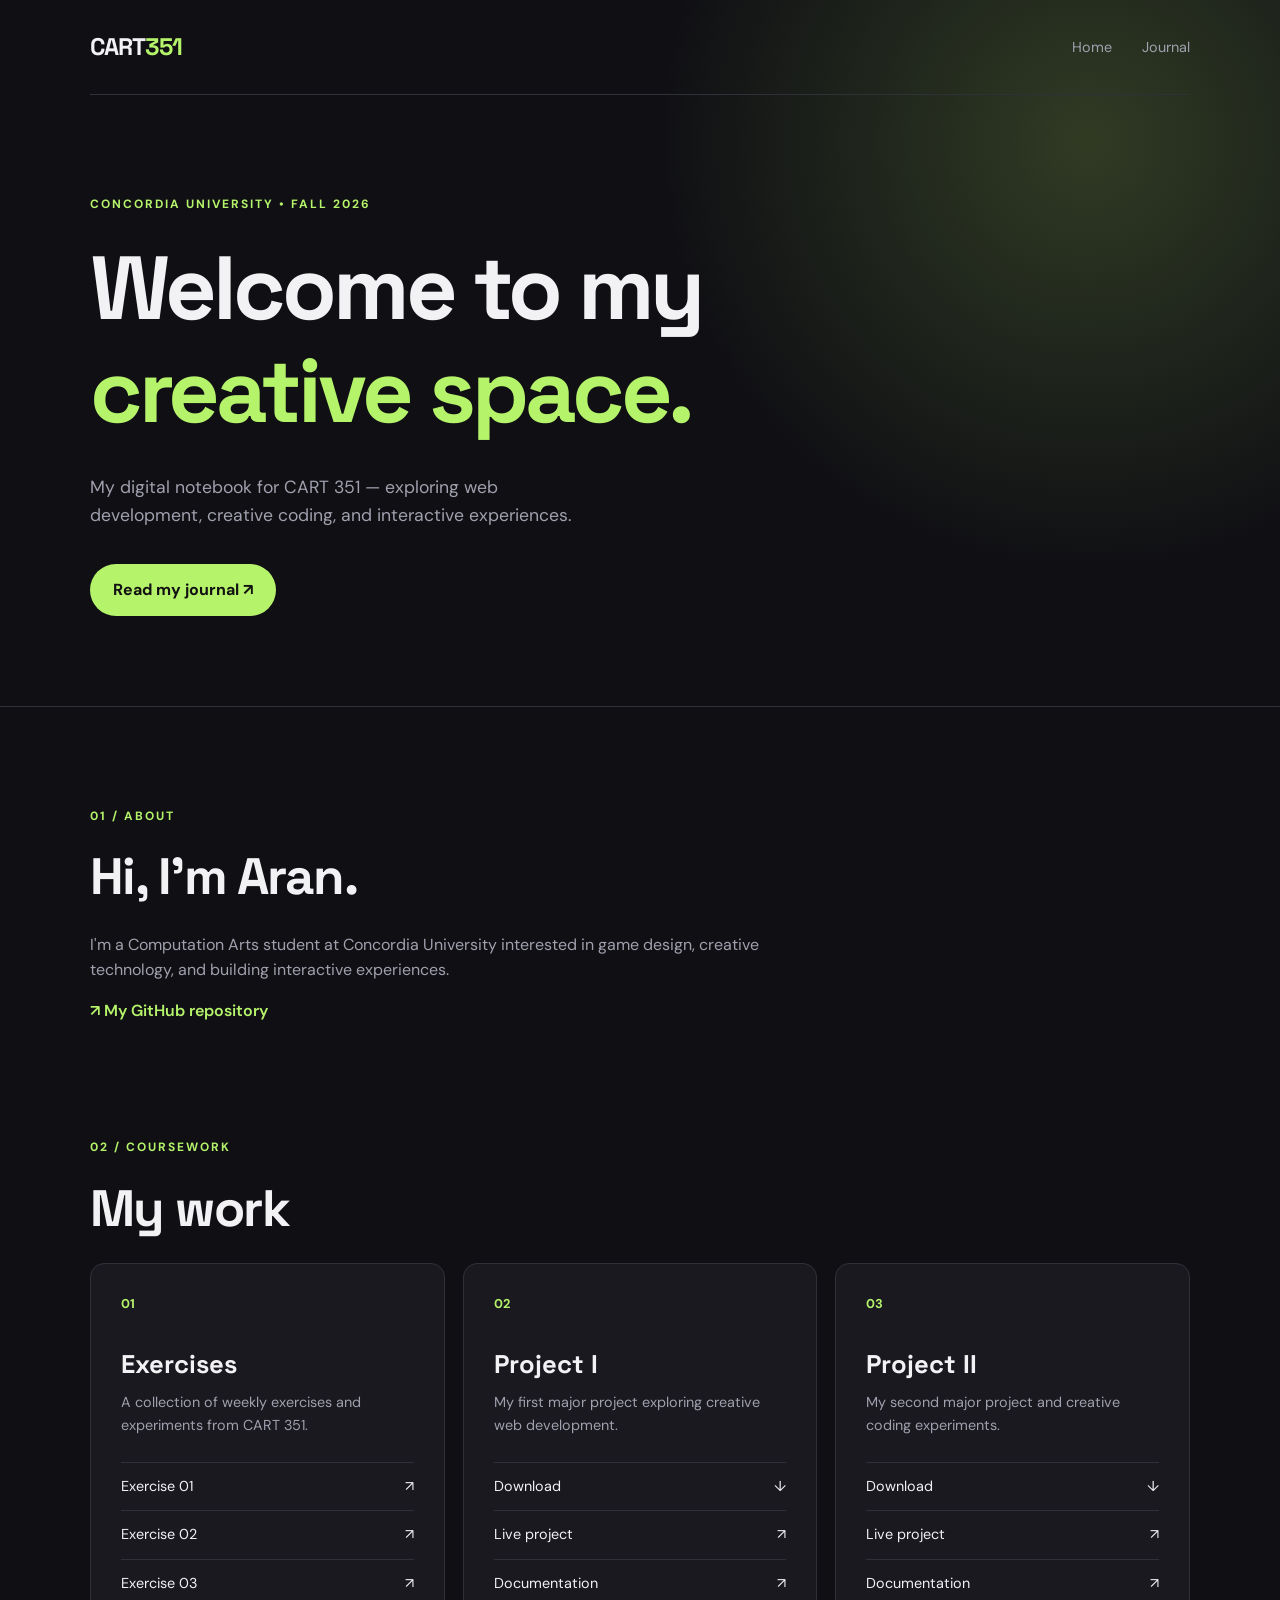
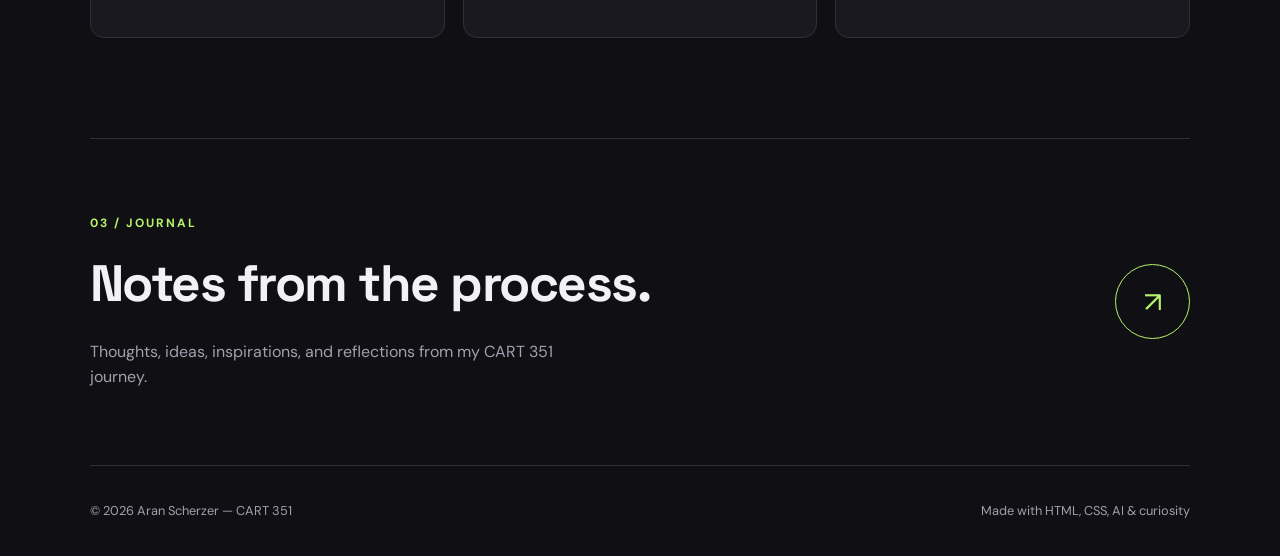
==== index.html @ ce7f404a "Update index.html" ====
<!DOCTYPE html>
<html lang="en">
<head>
  <meta charset="utf-8">
  <meta name="viewport" content="width=device-width, initial-scale=1.0">
  <title>Aran Scherzer | CART 351</title>
  <link rel="stylesheet" type="text/css" href="css/main.css">
</head>

<body>

  <header class="hero">
    <nav class="navbar">
      <a href="index.html" class="logo">CART<span>351</span></a>

      <div class="nav-links">
        <a href="index.html">Home</a>
        <a href="journal.html">Journal</a>
      </div>
    </nav>

    <div class="hero-content">
      <p class="eyebrow">CONCORDIA UNIVERSITY • FALL 2026</p>
      <h1>Welcome to my<br><span>creative space.</span></h1>

      <p class="intro">
        My digital notebook for CART 351 — exploring web development,
        creative coding, and interactive experiences.
      </p>

      <a href="journal.html" class="button">Read my journal ↗</a>
    </div>
  </header>

  <main class="container">

    <section class="about-section">
      <p class="section-label">01 / ABOUT</p>
      <h2>Hi, I'm Aran.</h2>
      <p>
        I'm a Computation Arts student at Concordia University
        interested in game design, creative technology, and
        building interactive experiences.
      </p>
      <p class="github-link">
        <a href="#" target="_blank">↗ My GitHub repository</a>
      </p>
    </section>

    <section class="work-section">
      <p class="section-label">02 / COURSEWORK</p>
      <h2>My work</h2>

      <div class="work-grid">

        <div class="work-card">
          <div class="card-number">01</div>
          <h3>Exercises</h3>
          <p>
            A collection of weekly exercises and experiments
            from CART 351.
          </p>

          <ul class="link-list">
            <li><a href="#">Exercise 01 <span>↗</span></a></li>
            <li><a href="#">Exercise 02 <span>↗</span></a></li>
            <li><a href="#">Exercise 03 <span>↗</span></a></li>
          </ul>
        </div>

        <div class="work-card">
          <div class="card-number">02</div>
          <h3>Project I</h3>
          <p>
            My first major project exploring creative
            web development.
          </p>

          <ul class="link-list">
            <li><a href="#">Download <span>↓</span></a></li>
            <li><a href="#">Live project <span>↗</span></a></li>
            <li><a href="#">Documentation <span>↗</span></a></li>
          </ul>
        </div>

        <div class="work-card">
          <div class="card-number">03</div>
          <h3>Project II</h3>
          <p>
            My second major project and creative
            coding experiments.
          </p>

          <ul class="link-list">
            <li><a href="#">Download <span>↓</span></a></li>
            <li><a href="#">Live project <span>↗</span></a></li>
            <li><a href="#">Documentation <span>↗</span></a></li>
          </ul>
        </div>

      </div>
    </section>

    <section class="journal-preview">
      <div>
        <p class="section-label">03 / JOURNAL</p>
        <h2>Notes from the process.</h2>
        <p>
          Thoughts, ideas, inspirations, and reflections
          from my CART 351 journey.
        </p>
      </div>

      <a href="journal.html" class="circle-button">↗</a>
    </section>

  </main>

  <footer>
    <p>© 2026 Aran Scherzer — CART 351</p>
    <p>Made with HTML, CSS, AI & curiosity</p>
  </footer>

</body>
</html>
---- css/main.css ----
/* ------------------------------
   GLOBAL STYLES
------------------------------ */

@import url('https://fonts.googleapis.com/css2?family=DM+Sans:wght@400;500;600;700&family=Space+Grotesk:wght@400;500;600;700&display=swap');

:root {
  --background: #101014;
  --surface: #19191f;
  --surface-hover: #22222a;
  --text: #f2f2f5;
  --muted: #a0a0ae;
  --accent: #b5f36b;
  --border: #303039;
}

* {
  box-sizing: border-box;
  margin: 0;
  padding: 0;
}

html {
  scroll-behavior: smooth;
}

body {
  background: var(--background);
  color: var(--text);
  font-family: 'DM Sans', sans-serif;
  line-height: 1.6;
}

a {
  color: inherit;
  text-decoration: none;
}

a:hover {
  color: var(--accent);
}

/* ------------------------------
   NAVIGATION
------------------------------ */

.hero {
  border-bottom: 1px solid var(--border);
  min-height: 570px;
  padding: 0 7%;
  background:
    radial-gradient(
      circle at 85% 20%,
      #303b24 0%,
      transparent 35%
    );
}

.navbar {
  display: flex;
  justify-content: space-between;
  align-items: center;
  padding: 28px 0;
  border-bottom: 1px solid var(--border);
}

.logo {
  font-family: 'Space Grotesk', sans-serif;
  font-size: 1.5rem;
  font-weight: 700;
  letter-spacing: -1px;
}

.logo span {
  color: var(--accent);
}

.nav-links {
  display: flex;
  gap: 30px;
  font-size: 0.9rem;
  color: var(--muted);
}

.nav-links a {
  transition: color 0.2s ease;
}

/* ------------------------------
   HERO SECTION
------------------------------ */

.hero-content {
  max-width: 850px;
  padding: 100px 0 90px;
}

.eyebrow,
.section-label {
  color: var(--accent);
  font-size: 0.75rem;
  font-weight: 700;
  letter-spacing: 2px;
  margin-bottom: 22px;
}

h1,
h2,
h3 {
  font-family: 'Space Grotesk', sans-serif;
  line-height: 1.15;
}

h1 {
  font-size: clamp(3rem, 7vw, 6.5rem);
  letter-spacing: -4px;
  margin-bottom: 30px;
}

h1 span {
  color: var(--accent);
}

.intro {
  color: var(--muted);
  font-size: 1.1rem;
  max-width: 510px;
  margin-bottom: 35px;
}

.button {
  display: inline-block;
  background: var(--accent);
  color: #111;
  padding: 13px 23px;
  border-radius: 30px;
  font-weight: 700;
  transition: transform 0.2s ease, background 0.2s ease;
}

.button:hover {
  color: #111;
  background: #d0ff9c;
  transform: translateY(-3px);
}

/* ------------------------------
   MAIN CONTENT
------------------------------ */

.container {
  width: 86%;
  max-width: 1200px;
  margin: auto;
}

.about-section {
  max-width: 700px;
  padding: 100px 0;
}

h2 {
  font-size: clamp(2rem, 4vw, 3.5rem);
  letter-spacing: -1.5px;
  margin-bottom: 25px;
}

.about-section p:not(.section-label) {
  color: var(--muted);
  margin-bottom: 15px;
}

.github-link a {
  color: var(--accent);
  font-weight: 600;
}

/* ------------------------------
   WORK CARDS
------------------------------ */

.work-section {
  padding-bottom: 100px;
}

.work-grid {
  display: grid;
  grid-template-columns: repeat(3, 1fr);
  gap: 18px;
}

.work-card {
  background: var(--surface);
  border: 1px solid var(--border);
  border-radius: 14px;
  padding: 30px;
  min-height: 340px;
  display: flex;
  flex-direction: column;
  transition: transform 0.25s ease, background 0.25s ease;
}

.work-card:hover {
  transform: translateY(-6px);
  background: var(--surface-hover);
}

.card-number {
  color: var(--accent);
  font-size: 0.8rem;
  font-weight: 700;
  margin-bottom: 35px;
}

.work-card h3 {
  font-size: 1.6rem;
  margin-bottom: 12px;
}

.work-card p {
  color: var(--muted);
  font-size: 0.9rem;
  margin-bottom: 25px;
}

.link-list {
  list-style: none;
  margin-top: auto;
}

.link-list li {
  border-top: 1px solid var(--border);
  padding: 12px 0;
}

.link-list a {
  display: flex;
  justify-content: space-between;
  font-size: 0.9rem;
  transition: padding 0.2s ease;
}

.link-list a:hover {
  padding-left: 5px;
}

/* ------------------------------
   JOURNAL PREVIEW
------------------------------ */

.journal-preview {
  border-top: 1px solid var(--border);
  border-bottom: 1px solid var(--border);
  padding: 75px 0;
  display: flex;
  align-items: center;
  justify-content: space-between;
  gap: 30px;
}

.journal-preview p:not(.section-label) {
  color: var(--muted);
  max-width: 480px;
}

.circle-button {
  width: 75px;
  height: 75px;
  border: 1px solid var(--accent);
  border-radius: 50%;
  display: grid;
  place-items: center;
  color: var(--accent);
  font-size: 1.8rem;
  flex-shrink: 0;
  transition: background 0.2s ease, color 0.2s ease;
}

.circle-button:hover {
  background: var(--accent);
  color: #111;
}

/* ------------------------------
   FOOTER
------------------------------ */

footer {
  width: 86%;
  max-width: 1200px;
  margin: auto;
  padding: 35px 0;
  display: flex;
  justify-content: space-between;
  gap: 20px;
  color: var(--muted);
  font-size: 0.8rem;
}

/* ------------------------------
   RESPONSIVE DESIGN
------------------------------ */

@media (max-width: 800px) {
  .hero {
    padding: 0 7%;
  }

  .hero-content {
    padding: 80px 0;
  }

  h1 {
    letter-spacing: -2px;
  }

  .work-grid {
    grid-template-columns: 1fr;
  }

  .work-card {
    min-height: auto;
  }

  .journal-preview {
    align-items: flex-start;
  }

  footer {
    flex-direction: column;
  }
}

@media (max-width: 450px) {
  .nav-links {
    gap: 15px;
  }

  .hero-content {
    padding: 65px 0;
  }

  .about-section {
    padding: 70px 0;
  }

  .journal-preview {
    padding: 55px 0;
  }
}
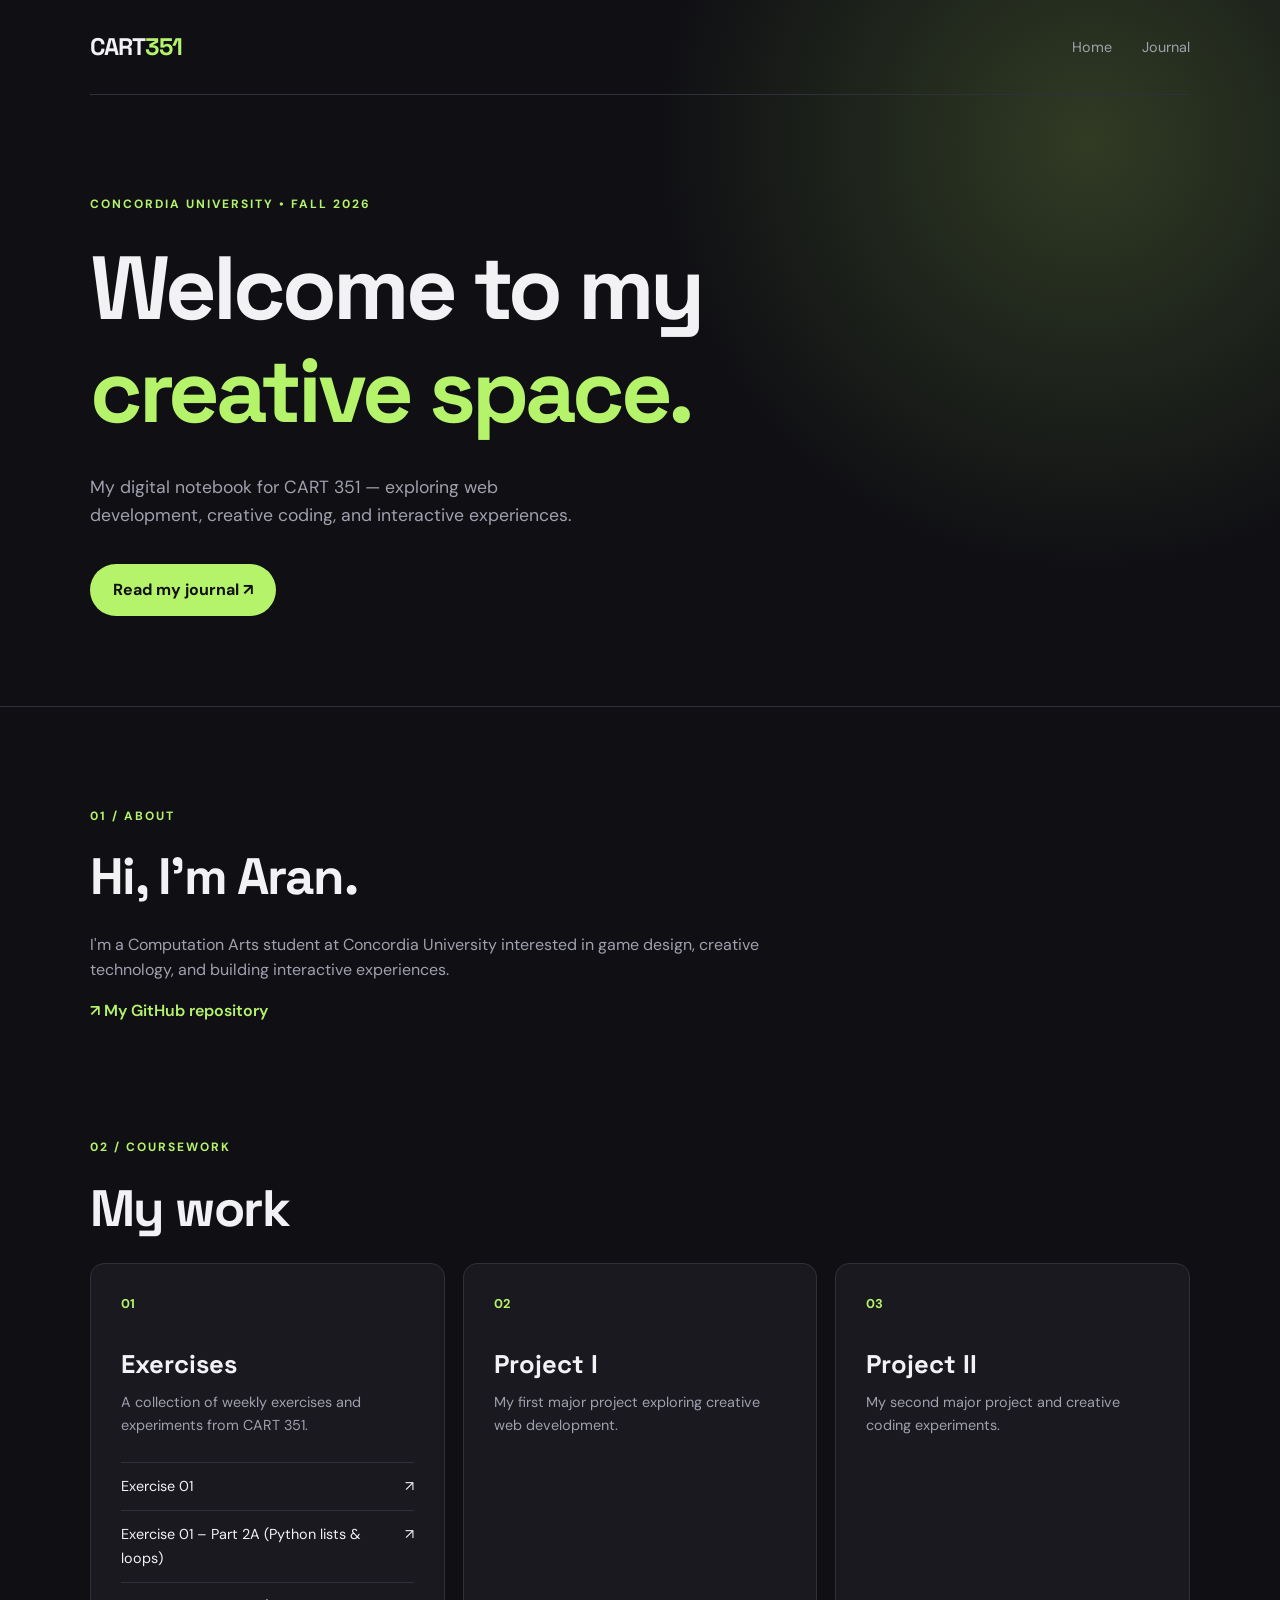
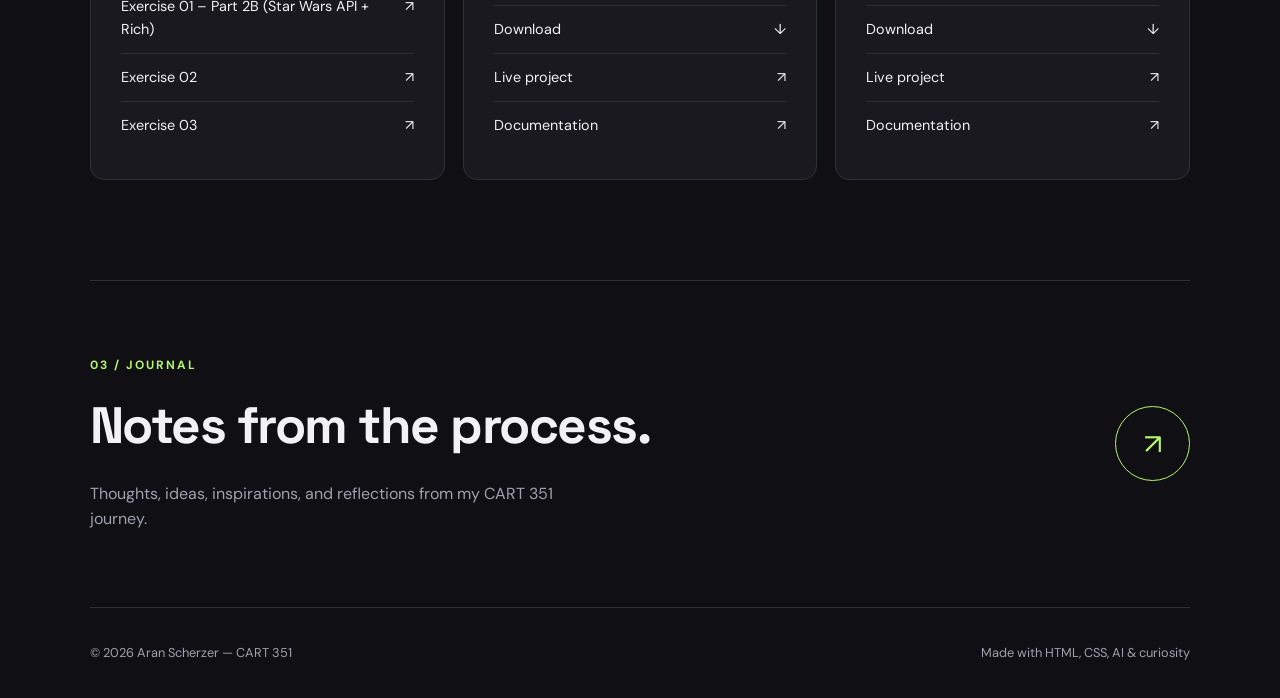
==== commit 67647c4a: "Update index.html" ====
--- a/index.html
+++ b/index.html
@@ -1,4 +1,3 @@
-
 <!DOCTYPE html>
 <html lang="en">
 <head>
@@ -63,7 +62,9 @@
           </p>
 
           <ul class="link-list">
-            <li><a href="#">Exercise 01 <span>↗</span></a></li>
+            <li><a href="https://scherzeraran.github.io/CART-351/EXERCISES/exercise1.html" target="_blank">Exercise 01 <span>↗</span></a></li>
+            <li><a href="https://scherzeraran.github.io/CART-351/EXERCISES/351_Exc_1_P2_A.py" target="_blank">Exercise 01 – Part 2A (Python lists &amp; loops) <span>↗</span></a></li>
+            <li><a href="https://scherzeraran.github.io/CART-351/EXERCISES/351_Exc_1_P2_B.py" target="_blank">Exercise 01 – Part 2B (Star Wars API + Rich) <span>↗</span></a></li>
             <li><a href="#">Exercise 02 <span>↗</span></a></li>
             <li><a href="#">Exercise 03 <span>↗</span></a></li>
           </ul>
